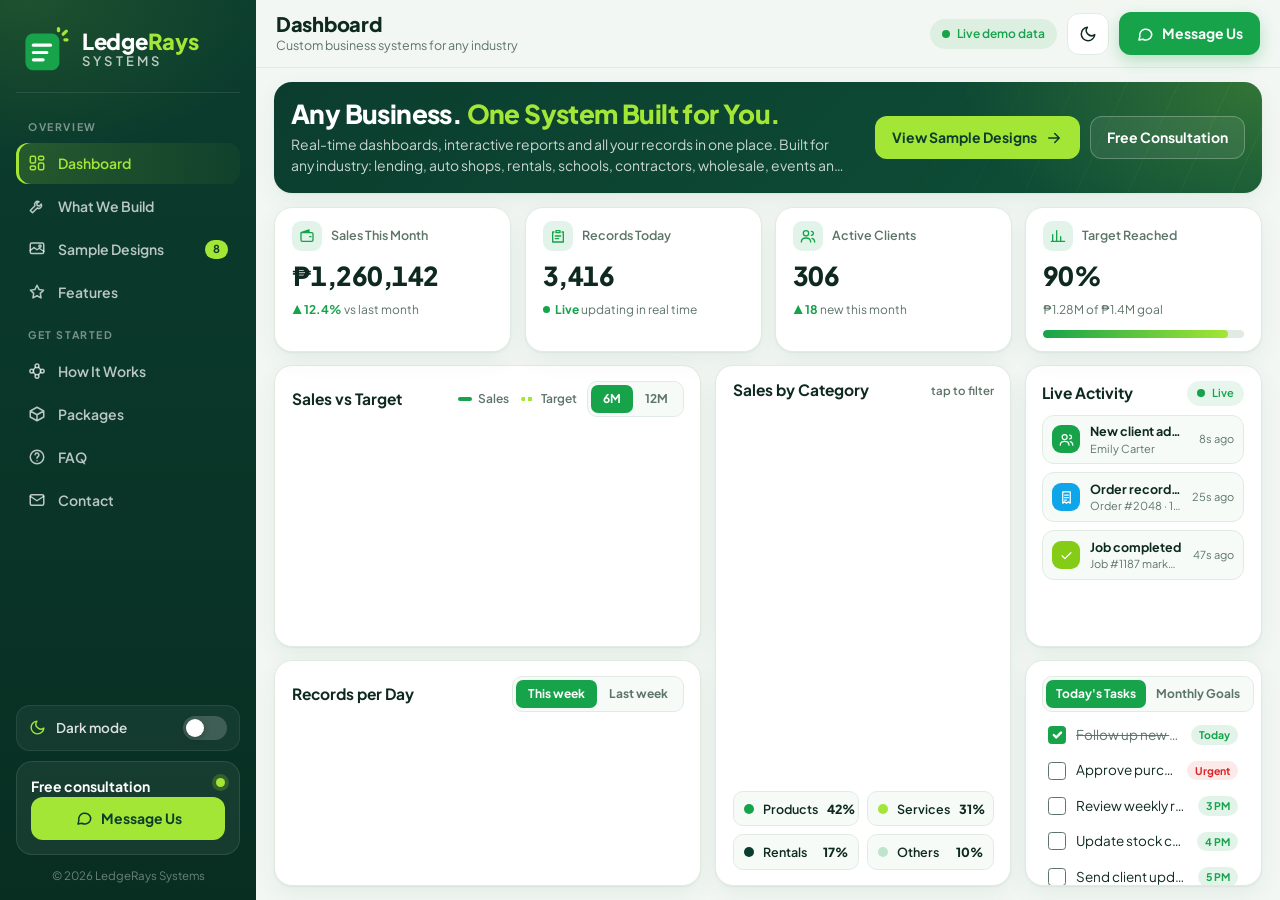
==== index.html @ c4c84f1c "Add files via upload" ====
<!doctype html>
<html lang="en" data-bs-theme="light">
<head>
  <meta charset="utf-8">
  <meta name="viewport" content="width=device-width, initial-scale=1, viewport-fit=cover">
  <title>LedgeRays Systems | Custom Business Systems for Any Industry</title>
  <meta name="description" content="LedgeRays Systems builds custom business systems for any industry: real-time dashboards, interactive charts and reports, and all your records in one place. Works on laptop, tablet and phone.">
  <meta name="theme-color" content="#0B3D2E">

  <!-- Facebook / social link preview
       After uploading, replace "assets/og-image.jpg" below with the FULL link, e.g.
       https://YOUR-GITHUB-USERNAME.github.io/YOUR-REPO/assets/og-image.jpg -->
  <meta property="og:type" content="website">
  <meta property="og:site_name" content="LedgeRays Systems">
  <meta property="og:title" content="LedgeRays Systems | Any Business. One System Built for You.">
  <meta property="og:description" content="Custom business systems with real-time dashboards, interactive charts and reports. Built around how your business works.">
  <meta property="og:image" content="assets/og-image.jpg">
  <meta property="og:image:width" content="1200">
  <meta property="og:image:height" content="630">
  <meta name="twitter:card" content="summary_large_image">

  <link rel="icon" type="image/svg+xml" href="assets/favicon.svg">
  <link rel="icon" type="image/png" sizes="32x32" href="assets/favicon-32.png">
  <link rel="apple-touch-icon" href="assets/apple-touch-icon.png">

  <link rel="preconnect" href="https://fonts.googleapis.com">
  <link rel="preconnect" href="https://fonts.gstatic.com" crossorigin>
  <link href="https://fonts.googleapis.com/css2?family=Plus+Jakarta+Sans:wght@400;500;600;700;800&display=swap" rel="stylesheet">
  <link href="https://cdn.jsdelivr.net/npm/bootstrap@5.3.3/dist/css/bootstrap.min.css" rel="stylesheet">
  <link href="css/style.css" rel="stylesheet">
  <script>
    // apply saved theme before paint (avoids a flash)
    try { var t = localStorage.getItem('lr-theme'); if (t) document.documentElement.setAttribute('data-bs-theme', t); } catch (e) {}
  </script>
</head>
<body>

<!-- Reusable SVG icons -->
<svg width="0" height="0" style="position:absolute" aria-hidden="true">
  <defs>
    <symbol id="i-dash" viewBox="0 0 24 24"><rect x="3" y="3" width="7" height="9" rx="2"/><rect x="14" y="3" width="7" height="5" rx="2"/><rect x="14" y="12" width="7" height="9" rx="2"/><rect x="3" y="16" width="7" height="5" rx="2"/></symbol>
    <symbol id="i-build" viewBox="0 0 24 24"><path d="M14.7 6.3a4 4 0 00-5.4 5.4L3 18l3 3 6.3-6.3a4 4 0 005.4-5.4l-2.6 2.6-2.8-.6-.6-2.8z"/></symbol>
    <symbol id="i-samples" viewBox="0 0 24 24"><rect x="3" y="4" width="18" height="14" rx="2"/><path d="M3 14l5-4 4 3 3-2 6 4"/><circle cx="16" cy="8" r="1.5"/></symbol>
    <symbol id="i-star" viewBox="0 0 24 24"><path d="M12 3l2.7 5.6 6.1.9-4.4 4.3 1 6.1L12 17l-5.4 2.9 1-6.1-4.4-4.3 6.1-.9z"/></symbol>
    <symbol id="i-steps" viewBox="0 0 24 24"><circle cx="5" cy="12" r="2.5"/><circle cx="19" cy="12" r="2.5"/><circle cx="12" cy="5" r="2.5"/><circle cx="12" cy="19" r="2.5"/><path d="M7 10.5l3-3.5M14 7l3 3.5M17 13.5l-3 3.5M10 17l-3-3.5"/></symbol>
    <symbol id="i-box" viewBox="0 0 24 24"><path d="M21 8l-9-5-9 5 9 5 9-5zM3 8v8l9 5 9-5V8M12 13v8"/></symbol>
    <symbol id="i-help" viewBox="0 0 24 24"><circle cx="12" cy="12" r="9"/><path d="M9.5 9a2.5 2.5 0 015 .5c0 1.7-2.5 2.2-2.5 4M12 17h.01"/></symbol>
    <symbol id="i-mail" viewBox="0 0 24 24"><rect x="3" y="5" width="18" height="14" rx="2"/><path d="M3 7l9 6 9-6"/></symbol>
    <symbol id="i-chat" viewBox="0 0 24 24"><path d="M21 12a8 8 0 01-11.8 7L4 20l1.1-4.6A8 8 0 1121 12z"/></symbol>
    <symbol id="i-fb" viewBox="0 0 24 24"><path d="M14 8h3V4h-3a4 4 0 00-4 4v3H7v4h3v6h4v-6h3l1-4h-4V8z"/></symbol>
    <symbol id="i-sun" viewBox="0 0 24 24"><circle cx="12" cy="12" r="4"/><path d="M12 2v2M12 20v2M4.9 4.9l1.4 1.4M17.7 17.7l1.4 1.4M2 12h2M20 12h2M4.9 19.1l1.4-1.4M17.7 6.3l1.4-1.4"/></symbol>
    <symbol id="i-moon" viewBox="0 0 24 24"><path d="M21 12.8A9 9 0 1111.2 3a7 7 0 009.8 9.8z"/></symbol>
    <symbol id="i-menu" viewBox="0 0 24 24"><path d="M4 6h16M4 12h16M4 18h16"/></symbol>
    <symbol id="i-check" viewBox="0 0 24 24"><path d="M5 12.5l4.5 4.5L19 7.5"/></symbol>
    <symbol id="i-chart" viewBox="0 0 24 24"><path d="M4 20V10M10 20V4M16 20v-7M22 20H2"/></symbol>
    <symbol id="i-users" viewBox="0 0 24 24"><circle cx="9" cy="8" r="4"/><path d="M2 21c0-4 3-6 7-6s7 2 7 6M17 11a3 3 0 100-6M22 21c0-3-2-5-4-5.5"/></symbol>
    <symbol id="i-receipt" viewBox="0 0 24 24"><path d="M6 3h12v18l-3-2-3 2-3-2-3 2zM9 8h6M9 12h6M9 16h3"/></symbol>
    <symbol id="i-cal" viewBox="0 0 24 24"><rect x="3" y="4" width="18" height="18" rx="2"/><path d="M3 10h18M8 2v4M16 2v4"/></symbol>
    <symbol id="i-clip" viewBox="0 0 24 24"><path d="M9 4h6v3H9zM6 6H4v15h16V6h-2M8 12h8M8 16h5"/></symbol>
    <symbol id="i-wallet" viewBox="0 0 24 24"><path d="M3 7h16a2 2 0 012 2v9a2 2 0 01-2 2H5a2 2 0 01-2-2zM3 7l12-4v4M16 13h2"/></symbol>
    <symbol id="i-plus" viewBox="0 0 24 24"><path d="M12 5v14M5 12h14"/></symbol>
    <symbol id="i-devices" viewBox="0 0 24 24"><rect x="2" y="4" width="14" height="10" rx="1.5"/><path d="M1 17h16"/><rect x="17" y="8" width="5" height="11" rx="1.2"/></symbol>
    <symbol id="i-bolt" viewBox="0 0 24 24"><path d="M13 2L4 14h7l-1 8 9-12h-7z"/></symbol>
    <symbol id="i-lock" viewBox="0 0 24 24"><rect x="4" y="10" width="16" height="11" rx="2"/><path d="M8 10V7a4 4 0 018 0v3"/></symbol>
    <symbol id="i-layers" viewBox="0 0 24 24"><path d="M12 3l9 5-9 5-9-5 9-5zM3 13l9 5 9-5"/></symbol>
    <symbol id="i-folder" viewBox="0 0 24 24"><path d="M3 6a2 2 0 012-2h4l2 2h8a2 2 0 012 2v10a2 2 0 01-2 2H5a2 2 0 01-2-2z"/></symbol>
    <symbol id="i-arrow" viewBox="0 0 24 24"><path d="M5 12h14M13 6l6 6-6 6"/></symbol>
    <symbol id="i-expand" viewBox="0 0 24 24"><path d="M15 3h6v6M9 21H3v-6M21 3l-7 7M3 21l7-7"/></symbol>
  </defs>
</svg>

<div class="app">

  <!-- ================= SIDEBAR (offcanvas on tablet portrait & phones) ================= -->
  <aside class="sidebar offcanvas-lg offcanvas-start" tabindex="-1" id="sidebar" aria-label="Main navigation">
    <div class="sidebar-inner">
      <a href="#dashboard" class="brand" data-go="dashboard" aria-label="LedgeRays Systems home">
        <img src="assets/logo-mark.svg" alt="" class="brand-mark" width="46" height="46">
        <span class="brand-text"><span class="brand-l1">Ledge<b>Rays</b></span><span class="brand-l2">Systems</span></span>
      </a>
      <button type="button" class="btn-close btn-close-white d-lg-none sidebar-close" data-bs-dismiss="offcanvas" data-bs-target="#sidebar" aria-label="Close menu"></button>

      <nav class="side-nav nav flex-column" role="tablist">
        <div class="side-label">Overview</div>
        <a class="nav-link active" href="#dashboard" data-go="dashboard" role="tab"><svg class="ic"><use href="#i-dash"/></svg>Dashboard</a>
        <a class="nav-link" href="#build" data-go="build" role="tab"><svg class="ic"><use href="#i-build"/></svg>What We Build</a>
        <a class="nav-link" href="#samples" data-go="samples" role="tab"><svg class="ic"><use href="#i-samples"/></svg>Sample Designs<span class="badge-count">8</span></a>
        <a class="nav-link" href="#features" data-go="features" role="tab"><svg class="ic"><use href="#i-star"/></svg>Features</a>
        <div class="side-label">Get Started</div>
        <a class="nav-link" href="#process" data-go="process" role="tab"><svg class="ic"><use href="#i-steps"/></svg>How It Works</a>
        <a class="nav-link" href="#packages" data-go="packages" role="tab"><svg class="ic"><use href="#i-box"/></svg>Packages</a>
        <a class="nav-link" href="#faq" data-go="faq" role="tab"><svg class="ic"><use href="#i-help"/></svg>FAQ</a>
        <a class="nav-link" href="#contact" data-go="contact" role="tab"><svg class="ic"><use href="#i-mail"/></svg>Contact</a>
      </nav>

      <div class="side-theme">
        <svg class="ic"><use href="#i-moon"/></svg><span>Dark mode</span>
        <button type="button" class="switch" id="themeSwitch" role="switch" aria-checked="false" aria-label="Dark mode"><i></i></button>
      </div>
      <div class="side-cta">
        <span class="side-cta-dot"></span>
        <b>Free consultation</b>
        <p>Tell us how your business works. We'll show you what your system could look like.</p>
        <a href="https://m.me/LedgeRays" target="_blank" rel="noopener" class="btn btn-lime w-100"><svg class="ic"><use href="#i-chat"/></svg>Message Us</a>
      </div>
      <div class="side-foot">© <span id="yr">2026</span> LedgeRays Systems</div>
    </div>
  </aside>

  <!-- ================= MAIN ================= -->
  <div class="main">
    <header class="topbar">
      <button class="icon-btn d-lg-none" type="button" data-bs-toggle="offcanvas" data-bs-target="#sidebar" aria-controls="sidebar" aria-label="Open menu"><svg class="ic"><use href="#i-menu"/></svg></button>
      <a href="#dashboard" data-go="dashboard" class="top-logo d-lg-none" aria-label="LedgeRays Systems home"><img src="assets/logo-mark.svg" alt="" width="34" height="34"><span>Ledge<b>Rays</b></span></a>
      <div class="top-title">
        <h1 id="pageTitle">Dashboard</h1>
        <p id="pageSub">Custom business systems for any industry</p>
      </div>
      <div class="top-actions">
        <span class="live-pill d-none d-md-inline-flex"><i></i>Live demo data</span>
        <button class="icon-btn" type="button" id="themeToggle" aria-label="Toggle light or dark mode"><svg class="ic ic-moon"><use href="#i-moon"/></svg><svg class="ic ic-sun"><use href="#i-sun"/></svg></button>
        <a href="https://m.me/LedgeRays" target="_blank" rel="noopener" class="btn btn-brand"><svg class="ic"><use href="#i-chat"/></svg><span class="d-none d-sm-inline">Message Us</span></a>
      </div>
    </header>

    <main class="content tab-content">

      <!-- ================= 1. DASHBOARD ================= -->
      <section class="tab-pane fade show active" id="tab-dashboard" data-title="Dashboard" data-sub="Custom business systems for any industry">
        <div class="fit">
          <div class="card-x hero hero-bar">
            <div class="hero-txt">
              <h2>Any Business. <span>One System Built for You.</span></h2>
              <p>Real-time dashboards, interactive reports and all your records in one place. Built for any industry: lending, auto shops, rentals, schools, contractors, wholesale, events and more. This page is a live sample, so click around.</p>
            </div>
            <div class="hero-btns">
              <a href="#samples" data-go="samples" class="btn btn-lime">View Sample Designs<svg class="ic"><use href="#i-arrow"/></svg></a>
              <a href="#contact" data-go="contact" class="btn btn-ghost">Free Consultation</a>
            </div>
          </div>

          <div class="grid g-kpi">
            <div class="card-x kpi" data-kpi="0"><div class="kpi-top"><span class="kpi-ic"><svg class="ic"><use href="#i-wallet"/></svg></span>Sales This Month</div><b class="count" data-to="1284500" data-prefix="₱">₱0</b><small><em class="up">▲ 12.4%</em> vs last month</small><svg class="spark" viewBox="0 0 100 30" preserveAspectRatio="none"><path d="M0 24 L12 20 L24 22 L36 15 L48 17 L60 11 L72 13 L84 7 L100 4"/></svg></div>
            <div class="card-x kpi" data-kpi="1"><div class="kpi-top"><span class="kpi-ic"><svg class="ic"><use href="#i-clip"/></svg></span>Records Today</div><b class="count" id="liveRecords" data-to="3482">0</b><small><em class="up live-dot">Live</em> updating in real time</small><svg class="spark" viewBox="0 0 100 30" preserveAspectRatio="none"><path d="M0 20 L10 22 L20 16 L30 18 L40 12 L50 15 L60 9 L70 12 L80 8 L90 10 L100 5"/></svg></div>
            <div class="card-x kpi" data-kpi="2"><div class="kpi-top"><span class="kpi-ic"><svg class="ic"><use href="#i-users"/></svg></span>Active Clients</div><b class="count" data-to="312">0</b><small><em class="up">▲ 18</em> new this month</small><svg class="spark" viewBox="0 0 100 30" preserveAspectRatio="none"><path d="M0 26 L14 24 L28 21 L42 20 L56 16 L70 14 L84 10 L100 8"/></svg></div>
            <div class="card-x kpi" data-kpi="3"><div class="kpi-top"><span class="kpi-ic"><svg class="ic"><use href="#i-chart"/></svg></span>Target Reached</div><b class="count" data-to="92" data-suffix="%">0%</b><small>₱1.28M of ₱1.4M goal</small><div class="progress kpi-progress" role="progressbar" aria-label="Target reached" aria-valuenow="92" aria-valuemin="0" aria-valuemax="100"><div class="progress-bar grow" style="--w:92%"></div></div></div>
          </div>

          <div class="grid g-panels">
            <div class="card-x chart-card p-line">
              <div class="card-head">
                <h3>Sales vs Target</h3>
                <span class="keys"><span><i class="k-sales"></i>Sales</span><span><i class="k-target"></i>Target</span></span>
                <div class="seg" role="group" aria-label="Chart range">
                  <button type="button" class="on" data-range="6">6M</button>
                  <button type="button" data-range="12">12M</button>
                </div>
              </div>
              <div class="chart-wrap"><canvas id="lineChart" aria-label="Sample sales line chart" role="img"></canvas></div>
            </div>
            <div class="card-x chart-card p-donut">
              <div class="card-head"><h3>Sales by Category</h3><small class="muted-sm">tap to filter</small></div>
              <div class="donut-body">
                <div class="donut-canvas"><canvas id="donutChart" aria-label="Sample sales by category donut chart" role="img"></canvas></div>
                <ul class="d-legend" id="donutLegend"></ul>
              </div>
            </div>
            <div class="card-x p-feed">
              <div class="card-head"><h3>Live Activity</h3><span class="live-pill sm"><i></i>Live</span></div>
              <ul class="feed" id="feed" aria-live="polite"></ul>
            </div>
            <div class="card-x chart-card p-bar">
              <div class="card-head">
                <h3>Records per Day</h3>
                <div class="seg" role="group" aria-label="Week">
                  <button type="button" class="on" data-week="0">This week</button>
                  <button type="button" data-week="1">Last week</button>
                </div>
              </div>
              <div class="chart-wrap"><canvas id="barChart" aria-label="Sample records per day bar chart" role="img"></canvas></div>
            </div>
            <div class="card-x p-tg">
              <div class="card-head">
                <h3 id="tgTitle" class="visually-hidden">Today's Tasks</h3>
                <div class="seg seg-full" role="tablist" aria-label="Tasks or goals">
                  <button type="button" class="on" data-tg="tasks" role="tab" aria-selected="true">Today's Tasks</button>
                  <button type="button" data-tg="goals" role="tab" aria-selected="false">Monthly Goals</button>
                </div>
              </div>
              <div class="tg-pane on" id="tgTasks"><div class="tasks" id="tasks"></div><small class="muted-sm tg-foot" id="taskCount">1 of 5 done</small></div>
              <div class="tg-pane" id="tgGoals"><div class="goals" id="goals"></div><small class="muted-sm tg-foot">October goals</small></div>
            </div>
          </div>
        </div>
      </section>

      <!-- ================= 2. WHAT WE BUILD ================= -->
      <section class="tab-pane fade" id="tab-build" data-title="What We Build" data-sub="Every module is designed around your business">
        <div class="fit">
          <div class="grid g-3x3">
            <div class="card-x tile"><span class="tile-ic"><svg class="ic"><use href="#i-dash"/></svg></span><h3>Business Dashboards</h3><p>See sales, expenses, balances and performance at a glance, updated as you work.</p></div>
            <div class="card-x tile"><span class="tile-ic"><svg class="ic"><use href="#i-users"/></svg></span><h3>Client &amp; Customer Records</h3><p>Profiles, history, accounts and notes for every client, member, tenant or student.</p></div>
            <div class="card-x tile"><span class="tile-ic"><svg class="ic"><use href="#i-receipt"/></svg></span><h3>Sales &amp; Billing</h3><p>Invoices, statements, collections and running balances without manual computing.</p></div>
            <div class="card-x tile"><span class="tile-ic"><svg class="ic"><use href="#i-box"/></svg></span><h3>Inventory &amp; Stock</h3><p>Stock levels, movements and low-stock alerts so you reorder on time.</p></div>
            <div class="card-x tile"><span class="tile-ic"><svg class="ic"><use href="#i-clip"/></svg></span><h3>Job Orders &amp; Projects</h3><p>Track every job or project from start to finish, with status, costs and progress.</p></div>
            <div class="card-x tile"><span class="tile-ic"><svg class="ic"><use href="#i-cal"/></svg></span><h3>Bookings &amp; Scheduling</h3><p>Calendars, reservations and reminders for appointments, events and deliveries.</p></div>
            <div class="card-x tile"><span class="tile-ic"><svg class="ic"><use href="#i-wallet"/></svg></span><h3>Staff &amp; Payroll</h3><p>Attendance, commissions, cash advances and payroll summaries in one place.</p></div>
            <div class="card-x tile"><span class="tile-ic"><svg class="ic"><use href="#i-chart"/></svg></span><h3>Reports &amp; Analytics</h3><p>Daily, monthly and yearly reports with charts you can filter and print.</p></div>
            <div class="card-x tile tile-accent"><span class="tile-ic"><svg class="ic"><use href="#i-plus"/></svg></span><h3>Your Custom Module</h3><p>Have a process no software covers? We build the section your business needs.</p></div>
          </div>
        </div>
      </section>

      <!-- ================= 3. SAMPLE DESIGNS ================= -->
      <section class="tab-pane fade" id="tab-samples" data-title="Sample Designs" data-sub="8 sample systems, each designed for a different business">
        <div class="fit">
          <div class="filter-row">
            <div class="chips chips-filter" id="filters" role="group" aria-label="Filter sample designs"></div>
            <span class="filter-note">Tap a design to enlarge</span>
          </div>
          <div class="grid g-4x2" id="portfolio"></div>
        </div>
      </section>

      <!-- ================= 4. FEATURES ================= -->
      <section class="tab-pane fade" id="tab-features" data-title="Features" data-sub="What every LedgeRays system includes">
        <div class="fit">
          <div class="grid g-3x2">
            <div class="card-x feat"><span class="feat-ic"><svg class="ic"><use href="#i-bolt"/></svg></span><h3>Real-Time Dashboard Tracking</h3><p>Numbers update the moment a record is saved. No waiting for end-of-day tallies.</p></div>
            <div class="card-x feat"><span class="feat-ic"><svg class="ic"><use href="#i-chart"/></svg></span><h3>Interactive Charts &amp; Reports</h3><p>Hover, filter and switch date ranges to see the story behind your numbers.</p></div>
            <div class="card-x feat"><span class="feat-ic"><svg class="ic"><use href="#i-folder"/></svg></span><h3>All Records in One Place</h3><p>No more scattered notebooks, sheets and chat messages. Search anything in seconds.</p></div>
            <div class="card-x feat"><span class="feat-ic"><svg class="ic"><use href="#i-devices"/></svg></span><h3>Works on Any Device</h3><p>Use it on a laptop at the office, a tablet on the floor or a phone in the field.</p></div>
            <div class="card-x feat"><span class="feat-ic"><svg class="ic"><use href="#i-layers"/></svg></span><h3>Built Around Your Process</h3><p>Your sections, your terms, your workflow. Not a one-size-fits-all template.</p></div>
            <div class="card-x feat"><span class="feat-ic"><svg class="ic"><use href="#i-lock"/></svg></span><h3>Secure Access</h3><p>User logins so only your team can see and update your business data.</p></div>
          </div>
          <div class="card-x strip">
            <b>Your system, your brand:</b>
            <span><svg class="ic"><use href="#i-check"/></svg>Your logo &amp; colors</span>
            <span><svg class="ic"><use href="#i-check"/></svg>Light &amp; dark mode</span>
            <span><svg class="ic"><use href="#i-check"/></svg>Printable reports</span>
            <span><svg class="ic"><use href="#i-check"/></svg>Room to grow</span>
          </div>
        </div>
      </section>

      <!-- ================= 5. HOW IT WORKS ================= -->
      <section class="tab-pane fade" id="tab-process" data-title="How It Works" data-sub="From first chat to a working system in 4 steps">
        <div class="fit">
          <div class="steps">
            <div class="card-x step"><span class="step-n">01</span><h3>Free Consultation</h3><p>We talk about your business, how you work today and what you want to track.</p><span class="step-tag">Message or call</span></div>
            <div class="card-x step"><span class="step-n">02</span><h3>Design</h3><p>We map your sections and show you a sample layout of your dashboard before building.</p><span class="step-tag">You review &amp; approve</span></div>
            <div class="card-x step"><span class="step-n">03</span><h3>Build &amp; Test</h3><p>We build your system, move in your existing records and test it with real scenarios.</p><span class="step-tag">Excel data welcome</span></div>
            <div class="card-x step"><span class="step-n">04</span><h3>Launch &amp; Support</h3><p>We set it up on your devices, train your team and stay available for changes.</p><span class="step-tag">Ongoing support</span></div>
          </div>
          <div class="grid g-2">
            <div class="card-x note">
              <h3>What to prepare</h3>
              <ul class="checks">
                <li><svg class="ic"><use href="#i-check"/></svg>A quick walk-through of your daily process</li>
                <li><svg class="ic"><use href="#i-check"/></svg>Sample forms, notebooks or Excel files you use now</li>
                <li><svg class="ic"><use href="#i-check"/></svg>The reports you wish you had</li>
              </ul>
            </div>
            <div class="card-x note note-dark">
              <h3>Clear timeline from day one</h3>
              <p>After your free consultation, we give you a clear scope and schedule for your system, so you know exactly what to expect from day one.</p>
              <a href="#contact" data-go="contact" class="btn btn-lime">Start with a free consultation<svg class="ic"><use href="#i-arrow"/></svg></a>
            </div>
          </div>
        </div>
      </section>

      <!-- ================= 6. PACKAGES ================= -->
      <section class="tab-pane fade" id="tab-packages" data-title="Packages" data-sub="Choose a starting point. Every package is customized.">
        <div class="fit">
          <div class="grid g-3">
            <div class="card-x plan">
              <span class="plan-tag">Starter</span>
              <h3>For small businesses</h3>
              <div class="plan-price">Custom quote</div>
              <ul class="checks">
                <li><svg class="ic"><use href="#i-check"/></svg>Main dashboard</li>
                <li><svg class="ic"><use href="#i-check"/></svg>Up to 3 sections</li>
                <li><svg class="ic"><use href="#i-check"/></svg>Basic reports</li>
                <li><svg class="ic"><use href="#i-check"/></svg>Works on any device</li>
                <li><svg class="ic"><use href="#i-check"/></svg>1 user account</li>
              </ul>
              <a href="#contact" data-go="contact" class="btn btn-ghost w-100">Ask about Starter</a>
            </div>
            <div class="card-x plan plan-pop">
              <span class="plan-badge">Most popular</span>
              <span class="plan-tag">Business</span>
              <h3>For growing businesses</h3>
              <div class="plan-price">Custom quote</div>
              <ul class="checks">
                <li><svg class="ic"><use href="#i-check"/></svg>Everything in Starter</li>
                <li><svg class="ic"><use href="#i-check"/></svg>Up to 6 sections</li>
                <li><svg class="ic"><use href="#i-check"/></svg>Interactive charts &amp; reports</li>
                <li><svg class="ic"><use href="#i-check"/></svg>Multiple user accounts</li>
                <li><svg class="ic"><use href="#i-check"/></svg>Excel data migration</li>
              </ul>
              <a href="#contact" data-go="contact" class="btn btn-lime w-100">Ask about Business</a>
            </div>
            <div class="card-x plan">
              <span class="plan-tag">Pro</span>
              <h3>For multi-branch operations</h3>
              <div class="plan-price">Custom quote</div>
              <ul class="checks">
                <li><svg class="ic"><use href="#i-check"/></svg>Everything in Business</li>
                <li><svg class="ic"><use href="#i-check"/></svg>Unlimited sections</li>
                <li><svg class="ic"><use href="#i-check"/></svg>Multiple branches</li>
                <li><svg class="ic"><use href="#i-check"/></svg>Advanced analytics</li>
                <li><svg class="ic"><use href="#i-check"/></svg>Priority support</li>
              </ul>
              <a href="#contact" data-go="contact" class="btn btn-ghost w-100">Ask about Pro</a>
            </div>
          </div>
          <div class="card-x strip addons">
            <b>Add-ons:</b>
            <span><svg class="ic"><use href="#i-plus"/></svg>Extra section</span>
            <span><svg class="ic"><use href="#i-plus"/></svg>Additional users</span>
            <span><svg class="ic"><use href="#i-plus"/></svg>Custom reports</span>
            <span><svg class="ic"><use href="#i-plus"/></svg>Team training</span>
            <span><svg class="ic"><use href="#i-plus"/></svg>Monthly support plan</span>
          </div>
        </div>
      </section>

      <!-- ================= 7. FAQ ================= -->
      <section class="tab-pane fade" id="tab-faq" data-title="FAQ" data-sub="Common questions from business owners">
        <div class="fit">
          <div class="grid g-faq">
            <div class="accordion faq" id="faqA">
              <div class="accordion-item">
                <h3 class="accordion-header"><button class="accordion-button" type="button" data-bs-toggle="collapse" data-bs-target="#q1" aria-expanded="true">Will it work for my type of business?</button></h3>
                <div id="q1" class="accordion-collapse collapse show" data-bs-parent="#faqA"><div class="accordion-body">Yes. Every system is built from scratch around how your business runs, whatever your industry. The sample designs are just examples.</div></div>
              </div>
              <div class="accordion-item">
                <h3 class="accordion-header"><button class="accordion-button collapsed" type="button" data-bs-toggle="collapse" data-bs-target="#q2">What devices can I use?</button></h3>
                <div id="q2" class="accordion-collapse collapse" data-bs-parent="#faqA"><div class="accordion-body">Laptops, desktops, tablets and phones. The layout adjusts to each screen.</div></div>
              </div>
              <div class="accordion-item">
                <h3 class="accordion-header"><button class="accordion-button collapsed" type="button" data-bs-toggle="collapse" data-bs-target="#q3">Can you move my Excel or notebook records?</button></h3>
                <div id="q3" class="accordion-collapse collapse" data-bs-parent="#faqA"><div class="accordion-body">Yes. We can bring in your existing Excel or Google Sheets data so you start with your history already in the system.</div></div>
              </div>
              <div class="accordion-item">
                <h3 class="accordion-header"><button class="accordion-button collapsed" type="button" data-bs-toggle="collapse" data-bs-target="#q4">Do I need technical skills?</button></h3>
                <div id="q4" class="accordion-collapse collapse" data-bs-parent="#faqA"><div class="accordion-body">No. If you can use Facebook, you can use your system. We also train you and your team.</div></div>
              </div>
            </div>
            <div class="accordion faq" id="faqB">
              <div class="accordion-item">
                <h3 class="accordion-header"><button class="accordion-button" type="button" data-bs-toggle="collapse" data-bs-target="#q5" aria-expanded="true">How much does it cost?</button></h3>
                <div id="q5" class="accordion-collapse collapse show" data-bs-parent="#faqB"><div class="accordion-body">Every system is priced based on the sections and features you choose. Message us for a free consultation and we'll send you a clear quote.</div></div>
              </div>
              <div class="accordion-item">
                <h3 class="accordion-header"><button class="accordion-button collapsed" type="button" data-bs-toggle="collapse" data-bs-target="#q6">How long does it take to build?</button></h3>
                <div id="q6" class="accordion-collapse collapse" data-bs-parent="#faqB"><div class="accordion-body">You'll get a clear schedule right after your free consultation, with target dates for every step.</div></div>
              </div>
              <div class="accordion-item">
                <h3 class="accordion-header"><button class="accordion-button collapsed" type="button" data-bs-toggle="collapse" data-bs-target="#q7">Can I add sections later?</button></h3>
                <div id="q7" class="accordion-collapse collapse" data-bs-parent="#faqB"><div class="accordion-body">Yes. Your system can grow with your business. Add sections, users or reports anytime.</div></div>
              </div>
              <div class="accordion-item">
                <h3 class="accordion-header"><button class="accordion-button collapsed" type="button" data-bs-toggle="collapse" data-bs-target="#q8">Do you work with businesses in other countries?</button></h3>
                <div id="q8" class="accordion-collapse collapse" data-bs-parent="#faqB"><div class="accordion-body">Yes. We work with businesses in any country through online consultations, remote setup and support.</div></div>
              </div>
            </div>
          </div>
          <div class="card-x strip faq-cta">
            <b>Still have questions?</b>
            <span class="faq-cta-text">We're happy to walk you through it.</span>
            <a href="https://m.me/LedgeRays" target="_blank" rel="noopener" class="btn btn-brand ms-auto"><svg class="ic"><use href="#i-chat"/></svg>Message Us</a>
          </div>
        </div>
      </section>

      <!-- ================= 8. CONTACT ================= -->
      <section class="tab-pane fade" id="tab-contact" data-title="Contact" data-sub="Let's talk about your business">
        <div class="fit">
          <div class="grid g-contact">
            <div class="contact-list">
              <a class="card-x contact-card" href="https://m.me/LedgeRays" target="_blank" rel="noopener"><span class="c-ic c-msg"><svg class="ic"><use href="#i-chat"/></svg></span><div><b>Messenger</b><span>Fastest way to reach us</span></div><svg class="ic c-go"><use href="#i-arrow"/></svg></a>
              <a class="card-x contact-card" href="https://www.facebook.com/LedgeRays/" target="_blank" rel="noopener"><span class="c-ic c-fb"><svg class="ic"><use href="#i-fb"/></svg></span><div><b>Facebook Page</b><span>facebook.com/LedgeRays</span></div><svg class="ic c-go"><use href="#i-arrow"/></svg></a>
              <a class="card-x contact-card" href="mailto:ledgerays@outlook.com"><span class="c-ic c-mail"><svg class="ic"><use href="#i-mail"/></svg></span><div><b>Email</b><span>ledgerays@outlook.com</span></div><svg class="ic c-go"><use href="#i-arrow"/></svg></a>
              <div class="card-x contact-promise">
                <img src="assets/logo-mark.svg" alt="" width="44" height="44">
                <p><b>Free consultation, no commitment.</b> We work with businesses in any country.</p>
              </div>
            </div>
            <form class="card-x contact-form" id="contactForm" novalidate>
              <h3>Tell us about your business</h3>
              <p class="form-sub">Send us a message and we'll get back to you within 24 hours.</p>
              <input type="text" name="_honey" class="hp" tabindex="-1" autocomplete="off" aria-hidden="true">
              <div class="form-grid">
                <label>Your name<input class="form-control" name="name" required autocomplete="name" placeholder="John Smith"></label>
                <label>Business name<input class="form-control" name="business" autocomplete="organization" placeholder="Smith Trading Co."></label>
                <label>Email<input class="form-control" type="email" name="email" required autocomplete="email" placeholder="john@example.com"></label>
                <label>Type of business<input class="form-control" name="type" placeholder="e.g. hardware store, school"></label>
                <label>Mobile number
                  <span class="input-group">
                    <select class="form-select code" name="code" aria-label="Country code" id="countryCode"></select>
                    <input class="form-control" name="mobile" type="tel" inputmode="tel" autocomplete="tel-national" placeholder="912 345 6789">
                  </span>
                </label>
                <label>Security check: <span id="captchaQ">What is 2 + 3?</span><input class="form-control" name="captcha" inputmode="numeric" autocomplete="off" required placeholder="Your answer"></label>
                <label class="span-2">What do you want to track or improve?<textarea class="form-control" name="message" rows="3" required placeholder="Tell us how you manage your records today"></textarea></label>
              </div>
              <div class="form-foot">
                <span class="form-msg" id="formMsg" role="status"></span>
                <button type="submit" class="btn btn-brand" id="sendBtn"><svg class="ic"><use href="#i-mail"/></svg>Send Message</button>
              </div>
            </form>
          </div>
        </div>
      </section>

    </main>
  </div>
</div>

<!-- Phone bottom tab bar -->
<nav class="bottom-nav d-lg-none" aria-label="Quick navigation">
  <a href="#dashboard" data-go="dashboard" class="active"><svg class="ic"><use href="#i-dash"/></svg>Home</a>
  <a href="#build" data-go="build"><svg class="ic"><use href="#i-build"/></svg>Build</a>
  <a href="#samples" data-go="samples"><svg class="ic"><use href="#i-samples"/></svg>Samples</a>
  <a href="#packages" data-go="packages"><svg class="ic"><use href="#i-box"/></svg>Packages</a>
  <button type="button" data-bs-toggle="offcanvas" data-bs-target="#sidebar" aria-controls="sidebar"><svg class="ic"><use href="#i-menu"/></svg>Menu</button>
</nav>

<!-- Sample design viewer -->
<div class="modal fade" id="viewer" tabindex="-1" aria-labelledby="viewerTitle" aria-hidden="true">
  <div class="modal-dialog modal-dialog-centered modal-xl">
    <div class="modal-content">
      <div class="modal-header">
        <div><h5 class="modal-title" id="viewerTitle">Sample design</h5><small id="viewerSub" class="text-secondary"></small></div>
        <button type="button" class="btn-close" data-bs-dismiss="modal" aria-label="Close"></button>
      </div>
      <div class="modal-body p-0"><img id="viewerImg" src="" alt="" class="w-100 d-block"></div>
      <div class="modal-footer">
        <span class="me-auto"></span>
        <button type="button" class="btn btn-ghost" id="prevBtn">‹ Prev</button>
        <button type="button" class="btn btn-ghost" id="nextBtn">Next ›</button>
        <a href="https://m.me/LedgeRays" target="_blank" rel="noopener" class="btn btn-brand">I want one like this</a>
      </div>
    </div>
  </div>
</div>

<script src="https://cdn.jsdelivr.net/npm/bootstrap@5.3.3/dist/js/bootstrap.bundle.min.js"></script>
<script src="https://cdn.jsdelivr.net/npm/chart.js@4.4.4/dist/chart.umd.min.js"></script>
<script src="js/app.js"></script>
</body>
</html>
---- css/style.css ----
/* =========================================================
   LedgeRays Systems — one-page dashboard website
   Built on Bootstrap 5.3 · Emerald Finance theme
   ========================================================= */

:root{
  --deep:#0B3D2E;          /* deep green  */
  --deep-2:#0F4A38;
  --deep-3:#155C45;
  --brand:#16A34A;         /* emerald     */
  --brand-2:#15803D;
  --lime:#A3E635;          /* lime accent */
  --lime-2:#BEF264;
  --white:#FFFFFF;

  --bg:#F2F7F3;
  --card:#FFFFFF;
  --card-2:#F7FBF8;
  --line:#E1EBE4;
  --text:#0E2A20;
  --muted:#5D7568;
  --shadow:0 1px 2px rgba(11,61,46,.06),0 8px 24px rgba(11,61,46,.06);

  --side-w:256px;
  --top-h:68px;
  --gap:16px;
  --pad:20px;
  --radius:18px;

  --bs-body-font-family:'Plus Jakarta Sans','Poppins','Inter',system-ui,-apple-system,'Segoe UI',Roboto,sans-serif;
  --bs-body-bg:var(--bg);
  --bs-body-color:var(--text);
  --bs-link-color:var(--brand);
  --bs-link-hover-color:var(--brand-2);
}
[data-bs-theme="dark"]{
  --bg:#061510;
  --card:#0C2219;
  --card-2:#0F2A1F;
  --line:#1B3B2E;
  --text:#E7F3EB;
  --muted:#8FB0A0;
  --shadow:0 1px 2px rgba(0,0,0,.4),0 10px 28px rgba(0,0,0,.25);
  --bs-body-bg:var(--bg);
  --bs-body-color:var(--text);
}

*{box-sizing:border-box}
html,body{margin:0}
body{font-family:var(--bs-body-font-family);background:var(--bg);color:var(--text);-webkit-font-smoothing:antialiased;transition:background-color .25s,color .25s}
a{text-decoration:none}
h1,h2,h3,h4,h5{color:var(--text);margin:0}
p{margin:0}
.ic{width:18px;height:18px;fill:none;stroke:currentColor;stroke-width:2;stroke-linecap:round;stroke-linejoin:round;flex:none}

/* Bootstrap fallbacks (kept harmless when Bootstrap loads) */
.tab-content>.tab-pane{display:none}
.tab-content>.tab-pane.active{display:block}
.collapse:not(.show){display:none}

/* ---------- Buttons ---------- */
.btn{white-space:nowrap;display:inline-flex;align-items:center;justify-content:center;gap:8px;font-weight:700;font-size:14px;border-radius:12px;padding:10px 16px;border:1px solid transparent;transition:transform .15s,box-shadow .15s,background-color .15s}
.btn:active{transform:translateY(1px)}
.btn-brand{background:var(--brand);color:#fff;box-shadow:0 6px 16px rgba(22,163,74,.28)}
.btn-brand:hover{background:var(--brand-2);color:#fff}
.btn-lime{background:var(--lime);color:var(--deep)}
.btn-lime:hover{background:var(--lime-2);color:var(--deep)}
.btn-ghost{background:var(--card);color:var(--text);border-color:var(--line)}
.btn-ghost:hover{border-color:var(--brand);color:var(--brand)}
.icon-btn{width:42px;height:42px;border-radius:12px;border:1px solid var(--line);background:var(--card);color:var(--text);display:inline-grid;place-items:center;flex:none}
.icon-btn:hover{border-color:var(--brand);color:var(--brand)}

/* ---------- App shell ---------- */
.app{display:flex;min-height:100vh;min-height:100dvh}

/* Sidebar */
.sidebar{--bs-offcanvas-width:288px;--bs-offcanvas-bg:var(--deep);--bs-offcanvas-color:#fff;flex:none;z-index:1045}
.sidebar-inner{background:radial-gradient(420px 260px at 10% 0%,rgba(163,230,53,.12),transparent 60%),linear-gradient(180deg,var(--deep),#082E22);color:#fff;height:100%;width:100%;display:flex;flex-direction:column;padding:22px 16px 16px;position:relative;overflow-y:auto}
.brand{display:flex;align-items:center;gap:12px;padding:2px 8px 20px;border-bottom:1px solid rgba(255,255,255,.1);color:#fff}
.brand-mark{width:46px;height:46px;flex:none}
.brand-text{display:flex;flex-direction:column;line-height:1.02}
.brand-l1{font-size:22px;font-weight:800;letter-spacing:-.3px;color:#fff}
.brand-l1 b{color:var(--lime);font-weight:800}
.brand-l2{font-size:13px;font-weight:600;letter-spacing:3.2px;text-transform:uppercase;color:rgba(255,255,255,.72);margin-top:3px}
.sidebar-close{position:absolute;top:24px;right:16px}
.side-nav{margin-top:14px;gap:2px}
.side-label{font-size:10.5px;font-weight:700;letter-spacing:1.6px;text-transform:uppercase;color:rgba(255,255,255,.45);margin:12px 12px 6px}
.side-nav .nav-link{display:flex;align-items:center;gap:12px;white-space:nowrap;color:rgba(255,255,255,.72);font-weight:600;font-size:14px;padding:10px 12px;border-radius:12px;transition:background-color .15s,color .15s}
.side-nav .nav-link:hover{background:rgba(255,255,255,.06);color:#fff}
.side-nav .nav-link.active{background:linear-gradient(90deg,rgba(163,230,53,.18),rgba(163,230,53,.04));color:var(--lime);box-shadow:inset 3px 0 0 var(--lime)}
.badge-count{margin-left:auto;font-size:11px;font-weight:700;background:var(--lime);color:var(--deep);border-radius:20px;padding:1px 8px}
.side-cta{margin-top:auto;background:rgba(255,255,255,.06);border:1px solid rgba(255,255,255,.1);border-radius:16px;padding:14px;position:relative}
.side-cta b{font-size:14px;display:block}
.side-cta p{font-size:12.5px;color:rgba(255,255,255,.65);margin:4px 0 12px;line-height:1.45}
.side-cta-dot{position:absolute;top:16px;right:14px;width:9px;height:9px;border-radius:50%;background:var(--lime);box-shadow:0 0 0 4px rgba(163,230,53,.2)}
.side-foot{font-size:11.5px;color:rgba(255,255,255,.4);text-align:center;margin-top:12px}

/* Main */
.main{flex:1;min-width:0;display:flex;flex-direction:column}
.topbar{height:var(--top-h);display:flex;align-items:center;gap:14px;padding:0 var(--pad);border-bottom:1px solid var(--line);background:color-mix(in srgb,var(--bg) 85%,transparent);backdrop-filter:blur(10px);position:sticky;top:0;z-index:20;flex:none}
.top-logo{display:flex;align-items:center;gap:8px;font-weight:800;font-size:18px;color:var(--text)}
.top-logo b{color:var(--brand)}
.top-title{min-width:0}
.top-title h1{font-size:20px;font-weight:800;letter-spacing:-.3px;white-space:nowrap;overflow:hidden;text-overflow:ellipsis}
.top-title p{font-size:12.5px;color:var(--muted);white-space:nowrap;overflow:hidden;text-overflow:ellipsis}
.top-actions{margin-left:auto;display:flex;align-items:center;gap:10px}
.live-pill{align-items:center;gap:7px;font-size:12px;font-weight:600;color:var(--brand);background:rgba(22,163,74,.1);border-radius:20px;padding:6px 12px}
.live-pill i{width:8px;height:8px;border-radius:50%;background:var(--brand);animation:pulse 1.6s infinite}
@keyframes pulse{0%{box-shadow:0 0 0 0 rgba(22,163,74,.5)}70%{box-shadow:0 0 0 8px rgba(22,163,74,0)}100%{box-shadow:0 0 0 0 rgba(22,163,74,0)}}
.ic-sun{display:none}
[data-bs-theme="dark"] .ic-sun{display:block}
[data-bs-theme="dark"] .ic-moon{display:none}

.content{flex:1;padding:var(--pad)}
.tab-pane.fade{transition:opacity .2s}

/* ---------- Cards & grids ---------- */
.fit{display:flex;flex-direction:column;gap:var(--gap)}
.grid{display:grid;gap:var(--gap)}
.card-x{background:var(--card);border:1px solid var(--line);border-radius:var(--radius);padding:18px;box-shadow:var(--shadow);min-width:0}
.card-x h3{font-size:15.5px;font-weight:700}
.card-x h3 small{font-size:11.5px;font-weight:500;color:var(--muted);margin-left:6px}
.card-head{display:flex;align-items:center;justify-content:space-between;gap:10px;margin-bottom:10px}

/* Dashboard */
.g-hero,.g-kpi,.g-charts,.g-3x3,.g-4x2,.g-3x2,.g-2,.g-3,.g-faq,.g-contact{grid-template-columns:1fr}
.hero{position:relative;overflow:hidden;background:radial-gradient(500px 300px at 100% 0%,rgba(163,230,53,.25),transparent 60%),linear-gradient(135deg,var(--deep),#0E5038);color:#fff;border:0;display:flex;flex-direction:column;justify-content:center}
.hero::after{content:"";position:absolute;right:0;top:0;bottom:0;width:45%;background:repeating-linear-gradient(115deg,transparent 0 46px,rgba(163,230,53,.07) 46px 47px);pointer-events:none;-webkit-mask-image:linear-gradient(90deg,transparent,#000);mask-image:linear-gradient(90deg,transparent,#000)}
.eyebrow{font-size:11.5px;font-weight:700;letter-spacing:1.8px;text-transform:uppercase;color:var(--lime)}
.hero h2{color:#fff;font-size:clamp(24px,2.6vw,36px);font-weight:800;letter-spacing:-.6px;line-height:1.12;margin:6px 0 8px}
.hero h2 span{color:var(--lime)}
.hero p{color:rgba(255,255,255,.78);font-size:14.5px;line-height:1.55;max-width:620px}
.hero-btns{display:flex;flex-wrap:wrap;gap:10px;margin-top:16px;position:relative;z-index:1}
.hero .btn-ghost{background:rgba(255,255,255,.08);border-color:rgba(255,255,255,.25);color:#fff}
.hero .btn-ghost:hover{background:rgba(255,255,255,.14);color:#fff;border-color:var(--lime)}
.industries{display:flex;flex-direction:column;gap:12px}
.chips{display:flex;flex-wrap:wrap;gap:7px}
.chips span,.chips button{font-size:12.5px;font-weight:600;padding:6px 12px;border-radius:30px;background:var(--card-2);border:1px solid var(--line);color:var(--text)}
.chips .chip-more{background:rgba(163,230,53,.18);border-color:transparent;color:var(--deep)}
[data-bs-theme="dark"] .chips .chip-more{color:var(--lime)}
.device-row{margin-top:auto;display:flex;align-items:center;gap:8px;font-size:13px;font-weight:600;color:var(--brand)}

.kpi{display:flex;flex-direction:column;gap:6px;padding:16px 18px}
.kpi-top{display:flex;align-items:center;gap:9px;font-size:12.5px;font-weight:600;color:var(--muted)}
.kpi-ic{width:30px;height:30px;border-radius:9px;background:rgba(22,163,74,.12);color:var(--brand);display:grid;place-items:center}
.kpi-ic .ic{width:16px;height:16px}
.kpi b{font-size:clamp(20px,1.9vw,27px);font-weight:800;letter-spacing:-.5px;font-variant-numeric:tabular-nums}
.kpi small{font-size:12px;color:var(--muted)}
.kpi em{font-style:normal;font-weight:700}
.kpi .up{color:var(--brand)}
.mini-bar{display:block;height:7px;border-radius:7px;background:var(--line);overflow:hidden;margin-top:4px}
.mini-bar i{display:block;height:100%;background:linear-gradient(90deg,var(--brand),var(--lime));border-radius:7px}
.chart-card{display:flex;flex-direction:column}
.chart-wrap{position:relative;height:260px}
.seg{display:flex;background:var(--card-2);border:1px solid var(--line);border-radius:10px;padding:3px}
.seg button{border:0;background:transparent;font-size:12px;font-weight:700;color:var(--muted);padding:5px 12px;border-radius:7px}
.seg button.on{background:var(--brand);color:#fff}

/* What we build / features */
.tile{display:flex;flex-direction:column;gap:8px}
.tile-ic,.feat-ic{width:42px;height:42px;border-radius:12px;display:grid;place-items:center;background:rgba(22,163,74,.12);color:var(--brand)}
.tile-ic .ic,.feat-ic .ic{width:21px;height:21px}
.tile p,.feat p{font-size:13.5px;color:var(--muted);line-height:1.5}
.tile-accent{background:linear-gradient(135deg,var(--deep),#0E5038);border:0;color:#fff}
.tile-accent h3{color:#fff}
.tile-accent p{color:rgba(255,255,255,.75)}
.tile-accent .tile-ic{background:var(--lime);color:var(--deep)}
.feat{display:flex;flex-direction:column;gap:9px;position:relative;overflow:hidden}
.feat::after{content:"";position:absolute;right:-30px;top:-30px;width:110px;height:110px;border-radius:50%;background:rgba(163,230,53,.12)}
.feat h3{font-size:16px}
.strip{display:flex;flex-wrap:wrap;align-items:center;gap:10px 22px;padding:14px 18px}
.strip b{font-size:14px}
.strip span{display:inline-flex;align-items:center;gap:7px;font-size:13.5px;font-weight:600;color:var(--muted)}
.strip span .ic{color:var(--brand)}

/* Samples */
.filter-row{display:flex;align-items:center;justify-content:space-between;gap:10px;flex-wrap:wrap}
.chips-filter button{cursor:pointer;transition:all .15s}
.chips-filter button.on{background:var(--brand);border-color:var(--brand);color:#fff}
.filter-note{font-size:12px;color:var(--muted)}
.pf{padding:0;overflow:hidden;display:flex;flex-direction:column;cursor:pointer;transition:transform .2s,box-shadow .2s;text-align:left;width:100%;color:inherit}
.pf:hover{transform:translateY(-3px);box-shadow:0 16px 34px rgba(11,61,46,.16)}
.pf-img{position:relative;aspect-ratio:16/10;overflow:hidden;background:var(--card-2)}
.pf-img img{width:100%;height:100%;object-fit:cover;object-position:center top;display:block;transition:transform .35s}
.pf:hover .pf-img img{transform:scale(1.04)}
.pf-zoom{position:absolute;right:10px;top:10px;width:32px;height:32px;border-radius:10px;background:rgba(11,61,46,.75);color:#fff;display:grid;place-items:center;opacity:0;transition:opacity .2s}
.pf:hover .pf-zoom{opacity:1}
.pf-cap{padding:10px 14px 12px;display:flex;align-items:center;gap:10px}
.pf-cap b{font-size:13.5px;display:block;white-space:nowrap;overflow:hidden;text-overflow:ellipsis}
.pf-cap small{font-size:11.5px;color:var(--muted)}
.pf-dot{width:10px;height:10px;border-radius:50%;flex:none}
.pf.hide{display:none}

/* Process */
.steps{display:grid;gap:var(--gap);grid-template-columns:1fr;counter-reset:s}
.step{display:flex;flex-direction:column;gap:8px;position:relative;overflow:hidden}
.step::after{content:"";position:absolute;right:-40px;bottom:-40px;width:140px;height:140px;border-radius:50%;background:rgba(163,230,53,.12)}
.step-n{font-size:clamp(30px,5vh,48px)!important}
.step-n{font-size:30px;font-weight:800;color:var(--lime);-webkit-text-stroke:1px var(--brand);letter-spacing:-1px;line-height:1}
.step p{font-size:13.5px;color:var(--muted);line-height:1.5}
.step-tag{margin-top:auto;align-self:flex-start;font-size:11.5px;font-weight:700;background:rgba(22,163,74,.12);color:var(--brand);padding:4px 10px;border-radius:20px}
.note{display:flex;flex-direction:column;gap:10px}
.note-dark{background:linear-gradient(135deg,var(--deep),#0E5038);border:0}
.note-dark h3{color:#fff}
.note-dark p{color:rgba(255,255,255,.78);font-size:13.5px;line-height:1.55}
.note-dark .btn{align-self:flex-start;margin-top:auto}
.checks{list-style:none;padding:0;margin:0;display:grid;gap:9px}
.checks li{display:flex;align-items:flex-start;gap:9px;font-size:13.5px}
.checks .ic{color:var(--brand);width:17px;height:17px;margin-top:1px}

/* Packages */
.plan{display:flex;flex-direction:column;gap:10px;position:relative}
.plan-tag{align-self:flex-start;font-size:11.5px;font-weight:800;letter-spacing:1.2px;text-transform:uppercase;color:var(--brand);background:rgba(22,163,74,.12);padding:4px 10px;border-radius:20px}
.plan h3{font-size:17px}
.plan-price{font-size:clamp(20px,1.8vw,26px);font-weight:800;letter-spacing:-.5px}
.plan .checks{margin:2px 0 6px}
.plan .btn{margin-top:auto}
.plan-pop{background:linear-gradient(160deg,var(--deep),#0E5038);border:0;color:#fff}
.plan-pop h3,.plan-pop .plan-price{color:#fff}
.plan-pop .checks li{color:rgba(255,255,255,.9)}
.plan-pop .checks .ic{color:var(--lime)}
.plan-pop .plan-tag{background:rgba(163,230,53,.18);color:var(--lime)}
.plan-badge{position:absolute;top:16px;right:16px;font-size:11px;font-weight:800;background:var(--lime);color:var(--deep);padding:4px 10px;border-radius:20px}
.addons span .ic{color:var(--brand)}

/* FAQ */
.faq{--bs-accordion-bg:var(--card);--bs-accordion-border-color:var(--line);--bs-accordion-btn-color:var(--text);--bs-accordion-color:var(--muted);--bs-accordion-active-bg:rgba(22,163,74,.08);--bs-accordion-active-color:var(--brand);--bs-accordion-btn-focus-box-shadow:0 0 0 3px rgba(22,163,74,.2);--bs-accordion-border-radius:16px;--bs-accordion-inner-border-radius:16px;box-shadow:var(--shadow);border-radius:16px}
.faq .accordion-button{font-weight:700;font-size:14.5px;padding:14px 18px}
.faq .accordion-body{font-size:13.5px;line-height:1.55;padding:4px 18px 16px}
.faq .accordion-item{background:var(--card);border-color:var(--line)}
.faq-cta .faq-cta-text{font-weight:500}

/* Contact */
.contact-list{display:flex;flex-direction:column;gap:var(--gap)}
.contact-card{display:flex;align-items:center;gap:14px;color:var(--text);transition:transform .15s,border-color .15s}
.contact-card:hover{transform:translateX(3px);border-color:var(--brand);color:var(--text)}
.contact-card b{display:block;font-size:15px}
.contact-card span{font-size:13px;color:var(--muted)}
.c-ic{width:46px;height:46px;border-radius:14px;display:grid;place-items:center;color:#fff;flex:none}
.c-ic .ic{width:22px;height:22px}
.contact-card .c-ic{color:#fff}
.c-msg{background:var(--brand)}.c-fb{background:#1877F2}.c-mail{background:var(--deep)}
[data-bs-theme="dark"] .c-mail{background:var(--deep-3)}
.c-go{margin-left:auto;color:var(--muted)}
.contact-promise{display:flex;align-items:center;gap:14px;background:rgba(163,230,53,.14);border-color:transparent;box-shadow:none}
.contact-promise p{font-size:13.5px;line-height:1.5}
.contact-form{display:flex;flex-direction:column;gap:12px}
.form-sub{font-size:12.5px;color:var(--muted);margin-top:-6px}
.form-grid{display:grid;grid-template-columns:1fr;gap:12px}
.form-grid label{display:flex;flex-direction:column;gap:6px;font-size:12.5px;font-weight:600;color:var(--muted)}
.form-control{background:var(--card-2);border:1px solid var(--line);border-radius:12px;padding:10px 13px;font-size:14px;color:var(--text);width:100%}
.form-control:focus{border-color:var(--brand);box-shadow:0 0 0 3px rgba(22,163,74,.18);background:var(--card);color:var(--text);outline:0}
textarea.form-control{resize:none}
.form-foot{display:flex;align-items:center;justify-content:space-between;gap:10px;margin-top:auto}
.form-msg{font-size:12.5px;color:var(--brand);font-weight:600}
.form-msg.err{color:#DC2626}

/* Modal */
.modal-content{background:var(--card);color:var(--text);border:1px solid var(--line);border-radius:18px;overflow:hidden}
.modal-header,.modal-footer{border-color:var(--line)}
.modal-title{font-weight:800}
[data-bs-theme="dark"] .btn-close{filter:invert(1)}

/* Bottom nav (phones & tablet portrait) */
.bottom-nav{position:fixed;left:0;right:0;bottom:0;z-index:1030;display:flex;justify-content:space-around;background:var(--card);border-top:1px solid var(--line);padding:6px 4px calc(6px + env(safe-area-inset-bottom));box-shadow:0 -8px 24px rgba(11,61,46,.08)}
.bottom-nav a,.bottom-nav button{flex:1;display:flex;flex-direction:column;align-items:center;gap:3px;font-size:11px;font-weight:600;color:var(--muted);background:none;border:0;padding:6px 2px;border-radius:12px}
.bottom-nav .ic{width:21px;height:21px}
.bottom-nav .active{color:var(--brand)}

/* =========================================================
   RESPONSIVE
   ========================================================= */

/* Phones & tablet portrait: scrollable, sidebar becomes slide-out menu */
@media (max-width:991.98px){
  :root{--pad:16px;--gap:14px;--top-h:62px}
  .content{padding-bottom:calc(84px + env(safe-area-inset-bottom))}
  .top-title{display:none}
  .live-pill{display:none!important}
}
@media (max-width:575.98px){
  .top-logo span{font-size:17px}
  .btn{font-size:13.5px}
  .hero h2{font-size:26px}
}

@media (min-width:576px){
  .g-kpi{grid-template-columns:repeat(2,minmax(0,1fr))}
  .g-4x2,.g-3x3,.g-3x2{grid-template-columns:repeat(2,minmax(0,1fr))}
  .steps{grid-template-columns:repeat(2,minmax(0,1fr))}
  .form-grid{grid-template-columns:1fr 1fr}
  .form-grid .span-2{grid-column:1/3}
}
@media (min-width:768px){
  .top-title{display:block}
  .g-hero{grid-template-columns:minmax(0,1.6fr) minmax(0,1fr)}
  .g-kpi{grid-template-columns:repeat(4,minmax(0,1fr))}
  .g-charts{grid-template-columns:minmax(0,1.7fr) minmax(0,1fr)}
  .g-3x3,.g-3x2{grid-template-columns:repeat(3,minmax(0,1fr))}
  .g-2,.g-faq{grid-template-columns:1fr 1fr}
  .g-3{grid-template-columns:repeat(3,minmax(0,1fr))}
  .g-contact{grid-template-columns:minmax(0,1fr) minmax(0,1.35fr)}
  .steps{grid-template-columns:repeat(4,minmax(0,1fr))}
  .chart-wrap{height:280px}
}
@media (min-width:992px){
  .sidebar{width:var(--side-w);position:sticky;top:0;height:100vh;height:100dvh}
  .sidebar-inner{padding:24px 16px 16px}
  .g-4x2{grid-template-columns:repeat(4,minmax(0,1fr))}
}

/* ---------------------------------------------------------
   FIT MODE: laptop & iPad landscape → one screen, no scrolling
   --------------------------------------------------------- */
@media (min-width:992px) and (orientation:landscape){
  html,body{height:100%;overflow:hidden}
  .app{height:100vh;height:100dvh}
  .main{height:100vh;height:100dvh}
  .content{flex:1;min-height:0;overflow:hidden;
    --pad:clamp(12px,1.6vh,22px);--gap:clamp(10px,1.5vh,18px);padding:var(--pad) calc(var(--pad) + 4px)}
  .content>.tab-pane.active{height:100%}
  .fit{height:100%;gap:var(--gap)}
  .grid{gap:var(--gap)}
  .card-x{padding:clamp(12px,1.7vh,20px) clamp(14px,1.3vw,20px)}

  /* dashboard */
  .g-hero{flex:none}
  .hero p{font-size:clamp(12.5px,1.55vh,15px)}
  .hero h2{font-size:clamp(22px,3.6vh,38px)}
  .hero-btns{margin-top:clamp(8px,1.6vh,18px)}
  .g-kpi{flex:none}
  .kpi{gap:clamp(2px,.6vh,6px)}
  .g-charts{flex:1;min-height:0}
  .chart-card{min-height:0}
  .chart-wrap{flex:1;min-height:0;height:auto}

  /* tiles */
  .g-3x3{flex:1;min-height:0;grid-template-rows:repeat(3,minmax(0,1fr))}
  .g-3x2{flex:1;min-height:0;grid-template-rows:repeat(2,minmax(0,1fr))}
  .tile,.feat{justify-content:center;overflow:hidden}
  .tile-ic,.feat-ic{width:clamp(32px,4.6vh,44px);height:clamp(32px,4.6vh,44px)}
  .tile p,.feat p{font-size:clamp(12px,1.6vh,14px)}
  .strip{flex:none}

  /* samples */
  .g-4x2{flex:1;min-height:0;grid-template-rows:repeat(2,minmax(0,1fr))}
  .g-4x2.one-row{grid-template-rows:minmax(0,1fr) minmax(0,1fr)}
  .pf{min-height:0}
  .pf-img{aspect-ratio:auto;flex:1;min-height:0}

  /* process */
  .steps{flex:1;min-height:0}
  .g-2{flex:none}
  .step p{font-size:clamp(12.5px,1.65vh,14.5px)}

  /* packages */
  .g-3{flex:1;min-height:0}
  .plan{overflow:hidden;gap:clamp(6px,1.1vh,12px)}
  .checks{gap:clamp(5px,1vh,10px)}
  .checks li{font-size:clamp(12.5px,1.6vh,14px)}

  /* faq */
  .g-faq{flex:1;min-height:0;align-items:start}
  .faq{max-height:100%;overflow:auto}
  .faq .accordion-button{padding:clamp(10px,1.6vh,15px) 18px}

  /* contact */
  .g-contact{flex:1;min-height:0}
  .contact-list{min-height:0}
  .contact-card{flex:1;min-height:0;padding-top:8px;padding-bottom:8px}
  .contact-promise{flex:1.2}
  .contact-form{min-height:0;overflow:hidden}
  .contact-form textarea{flex:1;min-height:60px}
  .form-grid{flex:1;min-height:0;grid-template-rows:auto auto 1fr}
  .form-grid .span-2{min-height:0}
}

/* Short landscape screens (e.g. 1366×768 with browser bars): tighten more */
@media (min-width:992px) and (orientation:landscape) and (max-height:720px){
  :root{--top-h:58px}
  .top-title h1{font-size:18px}
  .hero p{display:-webkit-box;-webkit-line-clamp:2;-webkit-box-orient:vertical;overflow:hidden}
  .industries .chips span:nth-child(n+9){display:none}
  .kpi small{display:none}
  .side-cta p{display:none}
  .side-nav .nav-link{padding:8px 12px}
  .brand{padding-bottom:14px}
}
/* Very short landscape (rare): allow scrolling rather than clipping content */
@media (min-width:992px) and (orientation:landscape) and (max-height:600px){
  html,body{height:auto;overflow:auto}
  .app,.main{height:auto}
  .content{overflow:visible}
}

@media (prefers-reduced-motion:reduce){
  *{transition:none!important;animation:none!important}
}

/* =========================================================
   v2 additions: dashboard panels, sidebar theme switch, form
   ========================================================= */
.muted-sm{font-size:11.5px;color:var(--muted);font-weight:600}

/* sidebar theme switch */
.side-theme{display:flex;align-items:center;gap:10px;margin:auto 0 10px;padding:10px 12px;border-radius:14px;background:rgba(255,255,255,.05);border:1px solid rgba(255,255,255,.08);font-size:13.5px;font-weight:600;color:rgba(255,255,255,.85)}
.side-theme .ic{width:17px;height:17px;color:var(--lime)}
.side-theme + .side-cta{margin-top:0}
.switch{margin-left:auto;width:44px;height:24px;border-radius:24px;border:0;background:rgba(255,255,255,.18);position:relative;padding:0;transition:background-color .2s;flex:none}
.switch i{position:absolute;top:3px;left:3px;width:18px;height:18px;border-radius:50%;background:#fff;transition:transform .25s cubic-bezier(.3,1.4,.6,1);box-shadow:0 2px 6px rgba(0,0,0,.25)}
.switch[aria-checked="true"]{background:var(--lime)}
.switch[aria-checked="true"] i{transform:translateX(20px);background:var(--deep)}
.side-cta p{display:none}

/* KPI sparkline + progress */
.kpi{position:relative;overflow:hidden;cursor:default;transition:transform .2s,box-shadow .2s,border-color .2s}
.kpi:hover{transform:translateY(-3px);border-color:rgba(22,163,74,.4);box-shadow:0 14px 30px rgba(11,61,46,.12)}
.spark{position:absolute;right:14px;top:14px;width:84px;height:28px;overflow:visible}
.spark path{fill:none;stroke:var(--brand);stroke-width:2.4;stroke-linecap:round;stroke-linejoin:round;stroke-dasharray:160;stroke-dashoffset:160;animation:draw 1.6s .3s ease forwards;vector-effect:non-scaling-stroke}
@keyframes draw{to{stroke-dashoffset:0}}
.live-dot::before{content:"";display:inline-block;width:7px;height:7px;border-radius:50%;background:var(--brand);margin-right:5px;vertical-align:1px;animation:pulse 1.6s infinite}
.progress{display:flex;height:8px;border-radius:8px;overflow:hidden;background:var(--line)}
.progress-bar{background:linear-gradient(90deg,var(--brand),var(--lime));border-radius:8px;height:100%}
.progress-bar.grow{width:0;animation:grow 1.4s .2s cubic-bezier(.2,.8,.2,1) forwards}
@keyframes grow{to{width:var(--w)}}
.kpi-progress{margin-top:6px}

/* panels grid */
.g-panels{grid-template-columns:1fr}
@media (min-width:768px){
  .g-panels{grid-template-columns:repeat(2,minmax(0,1fr))}
  .p-line,.p-bar{grid-column:span 2}
}
.donut-wrap{position:relative}
.donut-center{position:absolute;left:0;top:0;bottom:0;width:var(--dc-w,60%);display:flex;flex-direction:column;align-items:center;justify-content:center;pointer-events:none;text-align:center}
.donut-center b{font-size:20px;font-weight:800;line-height:1}
.donut-center small{font-size:11px;color:var(--muted)}

/* live feed */
.p-feed{display:flex;flex-direction:column}
.feed{list-style:none;margin:0;padding:0;display:flex;flex-direction:column;gap:8px;overflow:hidden;min-height:0;flex:1}
.feed li{display:flex;align-items:center;gap:10px;font-size:12.5px;padding:7px 9px;border-radius:12px;background:var(--card-2);border:1px solid var(--line);animation:slideIn .45s cubic-bezier(.2,.8,.2,1)}
.feed li .f-ic{width:28px;height:28px;border-radius:9px;display:grid;place-items:center;flex:none;color:#fff}
.feed li .f-ic .ic{width:15px;height:15px}
.feed li b{font-weight:700;display:block;white-space:nowrap;overflow:hidden;text-overflow:ellipsis}
.feed li span.t{display:block;font-size:11px;color:var(--muted)}
.feed li .f-tx{min-width:0;flex:1}
.feed li.new{box-shadow:0 0 0 2px rgba(163,230,53,.6)}
@keyframes slideIn{from{opacity:0;transform:translateY(-12px)}to{opacity:1;transform:none}}
.live-pill.sm{font-size:11px;padding:4px 10px;display:inline-flex}

/* goals */
.goals{display:flex;flex-direction:column;justify-content:space-around;gap:10px;flex:1}
.p-goals,.p-tasks{display:flex;flex-direction:column}
.goal .gt{display:flex;justify-content:space-between;font-size:12.5px;margin-bottom:5px}
.goal .gt b{font-weight:700}
.goal .progress{height:9px}
.goal .progress-bar{background:var(--c,var(--brand))}

/* tasks */
.tasks{display:flex;flex-direction:column;justify-content:space-around;gap:6px;flex:1}
.task{display:flex;align-items:center;gap:10px;font-size:13px;cursor:pointer;padding:5px 6px;border-radius:10px;transition:background-color .15s}
.task:hover{background:var(--card-2)}
.task .form-check-input{margin:0;width:18px;height:18px;flex:none;cursor:pointer;border-color:var(--muted);background-color:var(--card)}
.task .form-check-input:checked{background-color:var(--brand);border-color:var(--brand)}
.task .form-check-input:focus{box-shadow:0 0 0 3px rgba(22,163,74,.2);border-color:var(--brand)}
.task span{flex:1;transition:color .2s}
.task input:checked + span{text-decoration:line-through;color:var(--muted)}
.task em{font-style:normal;font-size:10.5px;font-weight:700;padding:2px 8px;border-radius:20px;background:rgba(22,163,74,.12);color:var(--brand)}
.task em.hi{background:rgba(220,38,38,.1);color:#DC2626}

/* contact form */
.hp{position:absolute;left:-9999px;width:1px;height:1px;opacity:0}
.input-group{display:flex;flex-wrap:nowrap;gap:0}
.input-group .code{width:auto;max-width:118px;flex:none;border-radius:12px 0 0 12px;border-right:0;background-color:var(--card-2);border:1px solid var(--line);color:var(--text);font-size:14px;padding:10px 30px 10px 12px}
.input-group .form-control{border-radius:0 12px 12px 0;min-width:0}
.form-select:focus{border-color:var(--brand);box-shadow:0 0 0 3px rgba(22,163,74,.18)}
#captchaQ{color:var(--brand);font-weight:800}
.form-msg.ok{color:var(--brand)}
.btn[disabled]{opacity:.7;pointer-events:none}

/* fit mode for the new dashboard */
@media (min-width:992px) and (orientation:landscape){
  .g-panels{flex:1;min-height:0;grid-template-columns:minmax(0,1.9fr) minmax(0,1fr) minmax(0,1fr);grid-template-rows:repeat(2,minmax(0,1fr))}
  .p-line,.p-bar{grid-column:auto}
  .g-panels .card-x{min-height:0;overflow:hidden;display:flex;flex-direction:column}
  .g-panels .card-head{margin-bottom:clamp(4px,1vh,10px)}
  .hero h2{font-size:clamp(20px,3.1vh,34px)}
  .hero p{display:-webkit-box;-webkit-line-clamp:2;-webkit-box-orient:vertical;overflow:hidden}
  .kpi b{font-size:clamp(18px,2.9vh,27px)}
  .kpi{padding-top:clamp(10px,1.4vh,16px);padding-bottom:clamp(10px,1.4vh,16px)}
  .feed li{padding:clamp(4px,.7vh,8px) 9px}
  .task{font-size:clamp(12px,1.55vh,13.5px);padding:clamp(2px,.4vh,5px) 6px}
  .contact-form{gap:clamp(6px,1.1vh,12px)}
  .form-grid{gap:clamp(8px,1.2vh,12px);grid-template-rows:auto auto auto 1fr}
  .form-control,.input-group .code{padding-top:clamp(6px,1vh,10px);padding-bottom:clamp(6px,1vh,10px)}
}
@media (min-width:992px) and (orientation:landscape) and (max-height:800px){
  .industries .device-row{display:none}
  .hero .eyebrow{display:none}
  .kpi small{display:none}
}

/* v2 fit refinements */
.kpi{container-type:inline-size}
@container (max-width:250px){ .spark{display:none} }
.task span{white-space:nowrap;overflow:hidden;text-overflow:ellipsis;min-width:0}
.feed li b,.feed li span.t{white-space:nowrap;overflow:hidden;text-overflow:ellipsis}
@media (min-width:992px) and (max-width:1199.98px){
  :root{--side-w:224px}
  .brand-l1{font-size:20px}
}
@media (min-width:992px) and (orientation:landscape) and (max-width:1100px){
  .g-panels{grid-template-columns:minmax(0,1.5fr) minmax(0,1fr)}
  .p-feed,.p-tasks{display:none!important}
  .g-hero{grid-template-columns:minmax(0,1fr)}
  .industries{display:none}
}
@media (min-width:992px) and (orientation:landscape) and (max-height:820px){
  .goal:nth-child(n+4){display:none}
  .task:nth-child(n+5){display:none}
  .feed li:nth-child(n+3){display:none}
  .industries .chips span:nth-child(n+8):not(.chip-more){display:none}
  .industries h3{margin-bottom:-2px}
}
@media (min-width:992px) and (orientation:landscape) and (min-height:821px){
  .feed li:nth-child(n+4){display:none}
}
@media (min-width:992px) and (orientation:landscape) and (min-height:1150px){
  .feed li:nth-child(n+4){display:flex}
  .feed li:nth-child(n+6){display:none}
}

/* =========================================================
   v3: compact hero, bigger chart panels, donut fix
   ========================================================= */
.hero-bar{display:grid;grid-template-columns:1fr;gap:14px;align-items:center}
.hero-bar .hero-btns{margin-top:0}
.hero-bar h2{margin:0 0 6px}
@media (min-width:768px){
  .hero-bar{grid-template-columns:minmax(0,1fr) auto;gap:24px}
  .hero-bar .hero-btns{flex-direction:column;align-items:stretch}
}
@media (min-width:1200px){ .hero-bar .hero-btns{flex-direction:row} }

/* chart legends (HTML, never overlap the chart) */
.card-head{flex-wrap:wrap}
.keys{display:flex;gap:12px;font-size:12px;font-weight:600;color:var(--muted);margin-left:auto}
.keys span{display:inline-flex;align-items:center;gap:6px}
.keys i{display:inline-block;width:14px;height:4px;border-radius:4px}
.k-sales{background:var(--brand)}
.k-target{background:repeating-linear-gradient(90deg,var(--lime) 0 4px,transparent 4px 7px)}

/* donut: canvas + legend side by side; center text is drawn inside the chart */
.donut-body{display:flex;align-items:center;gap:16px;min-height:0}
.donut-canvas{position:relative;width:min(220px,55%);aspect-ratio:1/1;flex:none}
.donut-canvas canvas{position:absolute;inset:0;width:100%!important;height:100%!important}
.d-legend{list-style:none;margin:0;padding:0;display:flex;flex-direction:column;gap:6px;flex:1;min-width:0}
.d-legend button{width:100%;display:flex;align-items:center;gap:9px;background:var(--card-2);border:1px solid var(--line);border-radius:10px;padding:7px 10px;font-size:12.5px;font-weight:600;color:var(--text);text-align:left;transition:opacity .2s,border-color .2s}
.d-legend button:hover{border-color:var(--brand)}
.d-legend button.off{opacity:.45;text-decoration:line-through}
.d-legend i{width:10px;height:10px;border-radius:50%;flex:none}
.d-legend b{margin-left:auto;font-weight:800}
.p-donut{container-type:inline-size}
@container (max-width:330px){
  .donut-body{flex-direction:column;align-items:stretch}
  .donut-canvas{width:min(200px,80%);margin:0 auto}
  .d-legend{display:grid;grid-template-columns:1fr 1fr}
}

/* scroll mode (tablet portrait, phones): generous chart heights */
.p-line .chart-wrap{height:300px}
.p-bar .chart-wrap{height:260px}

/* fit mode: give charts most of the space */
@media (min-width:992px) and (orientation:landscape){
  .hero-bar{padding-top:clamp(12px,1.8vh,20px);padding-bottom:clamp(12px,1.8vh,20px)}
  .hero-bar h2{font-size:clamp(20px,2.9vh,32px)}
  .hero-bar p{-webkit-line-clamp:2}
  .g-panels{grid-template-columns:minmax(0,1.75fr) minmax(0,1.3fr) minmax(0,1fr);grid-template-rows:minmax(0,1.3fr) minmax(0,1fr)}
  .p-line .chart-wrap,.p-bar .chart-wrap{height:auto}
  .donut-body{flex:1}
  .donut-canvas{width:auto;height:100%;max-width:58%;max-height:100%}
  .p-donut .d-legend button{padding:clamp(4px,.8vh,8px) 10px}
}
@media (min-width:992px) and (orientation:landscape) and (max-width:1100px){
  .g-panels{grid-template-columns:minmax(0,1.5fr) minmax(0,1fr)}
}
@media (min-width:992px) and (orientation:landscape) and (max-height:820px){
  .hero-bar p{-webkit-line-clamp:1}
  .goal:nth-child(n+4){display:none}
}
@media (min-width:992px) and (orientation:landscape) and (max-height:700px){
  .hero-bar p{display:none}
}

/* =========================================================
   v4: big chart panels, donut always centred, tasks/goals switch
   ========================================================= */
.tg-pane{display:none;flex-direction:column;flex:1;min-height:0}
.tg-pane.on{display:flex}
.tg-foot{margin-top:8px}
.p-tg{display:flex;flex-direction:column}
.p-tg .seg button{padding:5px 10px}

/* donut: the canvas box fills the free space; Chart.js keeps the ring round
   and the centre text is drawn by the chart itself, so nothing can overlap */
.donut-body{display:flex;flex-direction:column;gap:14px;min-height:0;flex:1}
.donut-canvas{position:relative;width:100%;height:240px;max-width:none;max-height:none;aspect-ratio:auto;margin:0;flex:none}
.donut-canvas canvas{position:absolute;inset:0;width:100%!important;height:100%!important}
.d-legend{display:grid;grid-template-columns:repeat(2,minmax(0,1fr));gap:8px;flex:none}
@container (max-width:330px){
  .donut-canvas{width:100%;margin:0}
}

/* scroll mode layout (tablet portrait & phones) */
.g-panels{grid-template-columns:1fr;grid-template-areas:"line" "donut" "bar" "feed" "tg"}
.p-line{grid-area:line}.p-donut{grid-area:donut}.p-bar{grid-area:bar}.p-feed{grid-area:feed}.p-tg{grid-area:tg}
.p-line .chart-wrap{height:300px}
.p-bar .chart-wrap{height:260px}
@media (min-width:768px){
  .g-panels{grid-template-columns:repeat(2,minmax(0,1fr));grid-template-areas:"line line" "donut feed" "bar bar" "tg tg"}
}

/* fit mode (laptop & iPad landscape): charts get most of the screen */
@media (min-width:992px) and (orientation:landscape){
  .g-panels{grid-template-columns:minmax(0,1.8fr) minmax(0,1.25fr) minmax(0,1fr);
    grid-template-rows:minmax(0,1.25fr) minmax(0,1fr);
    grid-template-areas:"line donut feed" "bar donut tg"}
  .p-line .chart-wrap,.p-bar .chart-wrap{flex:1;min-height:0;height:auto}
  .donut-body{flex:1;min-height:0}
  .donut-canvas{flex:1;min-height:0;height:auto}
  .p-tasks,.p-goals{display:none!important}
  .p-feed,.p-tg{display:flex!important}
  .goal:nth-child(n+4){display:flex;flex-direction:column}
  .goal{display:block!important}
}
@media (min-width:992px) and (orientation:landscape) and (max-height:820px){
  .task:nth-child(n+5){display:none}
  .goal:nth-child(n+4){display:none!important}
  .tg-foot{display:none}
}
@media (min-width:992px) and (orientation:landscape) and (max-width:1100px){
  .g-panels{grid-template-columns:minmax(0,1.5fr) minmax(0,1fr);grid-template-rows:minmax(0,1fr) minmax(0,1fr);grid-template-areas:"line donut" "bar donut"}
  .p-feed,.p-tg{display:none!important}
}
.visually-hidden{position:absolute!important;width:1px!important;height:1px!important;overflow:hidden!important;clip:rect(0,0,0,0)!important;white-space:nowrap!important}
.seg-full{flex:1}
.seg-full button{flex:1;padding:6px 8px;white-space:nowrap}
@media (min-width:992px) and (orientation:landscape) and (max-height:820px){
  .task:nth-child(n+4){display:none}
}
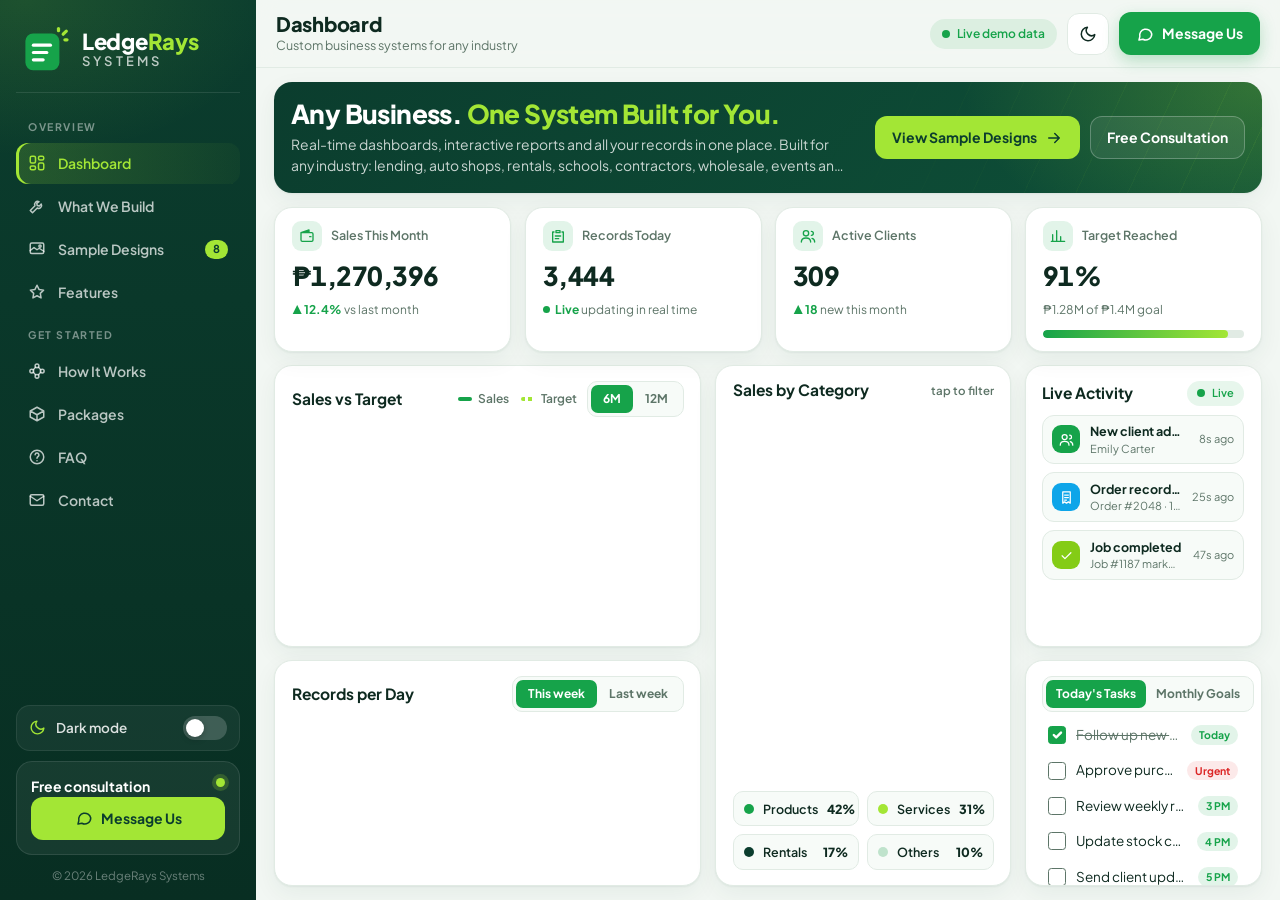
==== commit 599e1396: "Add files via upload" ====
--- a/index.html
+++ b/index.html
@@ -11,10 +11,11 @@
        After uploading, replace "assets/og-image.jpg" below with the FULL link, e.g.
        https://YOUR-GITHUB-USERNAME.github.io/YOUR-REPO/assets/og-image.jpg -->
   <meta property="og:type" content="website">
+  <meta property="og:url" content="https://ledgerays.github.io/">
   <meta property="og:site_name" content="LedgeRays Systems">
   <meta property="og:title" content="LedgeRays Systems | Any Business. One System Built for You.">
   <meta property="og:description" content="Custom business systems with real-time dashboards, interactive charts and reports. Built around how your business works.">
-  <meta property="og:image" content="assets/og-image.jpg">
+  <meta property="og:image" content="https://ledgerays.github.io/assets/og-image.jpg">
   <meta property="og:image:width" content="1200">
   <meta property="og:image:height" content="630">
   <meta name="twitter:card" content="summary_large_image">
@@ -397,13 +398,13 @@
                 <label>Business name<input class="form-control" name="business" autocomplete="organization" placeholder="Smith Trading Co."></label>
                 <label>Email<input class="form-control" type="email" name="email" required autocomplete="email" placeholder="john@example.com"></label>
                 <label>Type of business<input class="form-control" name="type" placeholder="e.g. hardware store, school"></label>
-                <label>Mobile number
+                <label><span class="lbl">Mobile number</span>
                   <span class="input-group">
                     <select class="form-select code" name="code" aria-label="Country code" id="countryCode"></select>
                     <input class="form-control" name="mobile" type="tel" inputmode="tel" autocomplete="tel-national" placeholder="912 345 6789">
                   </span>
                 </label>
-                <label>Security check: <span id="captchaQ">What is 2 + 3?</span><input class="form-control" name="captcha" inputmode="numeric" autocomplete="off" required placeholder="Your answer"></label>
+                <label><span class="lbl">Security check: <b id="captchaQ">What is 2 + 3?</b></span><input class="form-control" name="captcha" inputmode="numeric" autocomplete="off" required placeholder="Your answer"></label>
                 <label class="span-2">What do you want to track or improve?<textarea class="form-control" name="message" rows="3" required placeholder="Tell us how you manage your records today"></textarea></label>
               </div>
               <div class="form-foot">
--- a/css/style.css
+++ b/css/style.css
@@ -650,3 +650,12 @@
 @media (min-width:992px) and (orientation:landscape) and (max-height:820px){
   .task:nth-child(n+4){display:none}
 }
+
+/* form label alignment: label text always one line, fields line up */
+.form-grid{align-items:end}
+.form-grid label{justify-content:flex-end}
+.form-grid .lbl{display:block;white-space:nowrap;overflow:hidden;text-overflow:ellipsis}
+#captchaQ{color:var(--brand);font-weight:800}
+.form-msg a{color:inherit;text-decoration:underline}
+.form-grid .span-2{align-self:stretch;justify-content:flex-start}
+.form-grid .span-2 textarea{flex:1}
